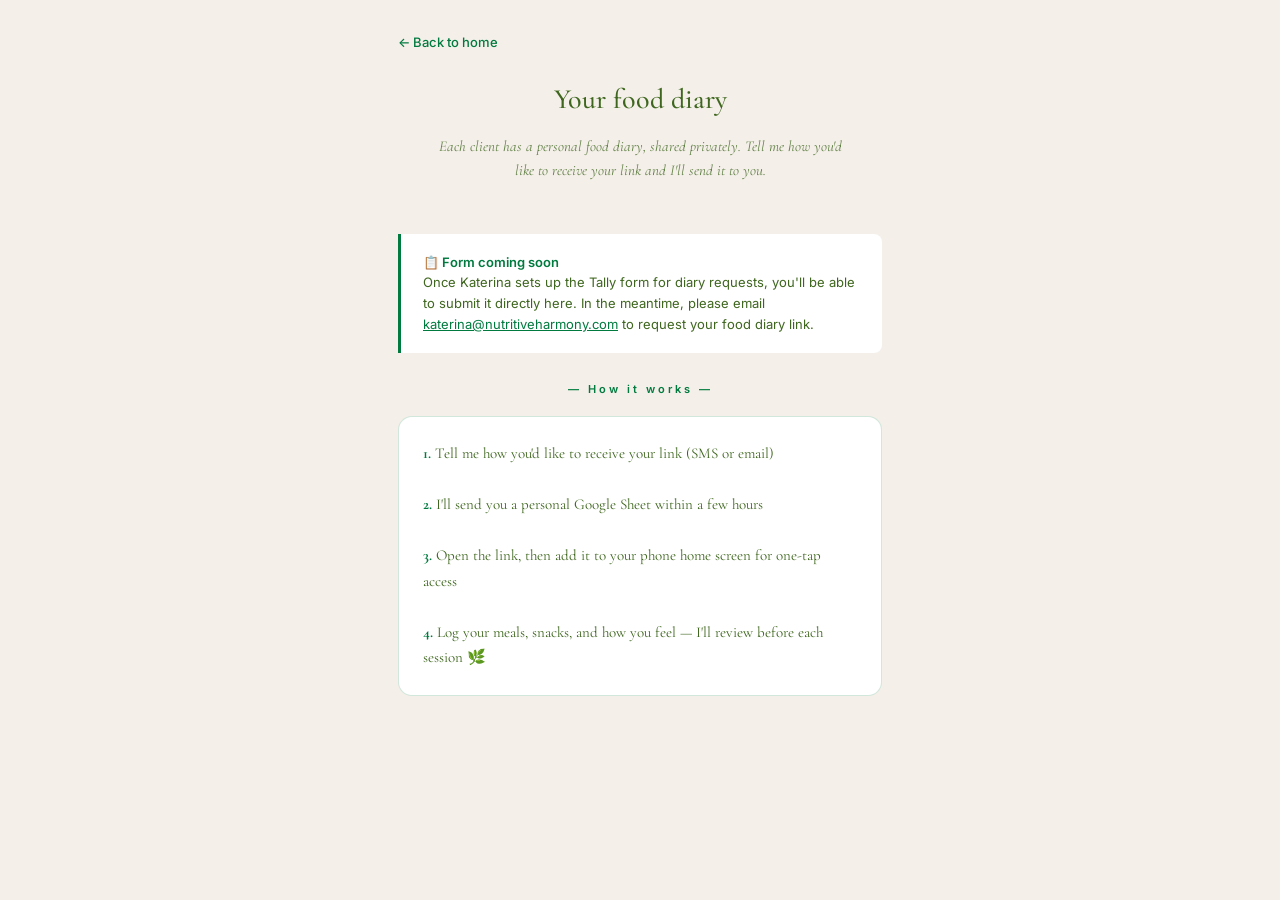
==== diary.html @ 4c719f56 "Add files via upload" ====
<!DOCTYPE html>
<html lang="en">
<head>
  <meta charset="UTF-8">
  <meta name="viewport" content="width=device-width, initial-scale=1.0, maximum-scale=5.0">
  <meta name="theme-color" content="#007A3F">
  <title>Food diary — Nutritive Harmony</title>
  
  <link rel="manifest" href="manifest.json">
  <link rel="apple-touch-icon" href="icons/icon-192.png">
  <meta name="apple-mobile-web-app-capable" content="yes">
  <meta name="apple-mobile-web-app-title" content="Nutritive Harmony">
  <link rel="icon" type="image/png" href="icons/icon-192.png">

  <link rel="preconnect" href="https://fonts.googleapis.com">
  <link rel="preconnect" href="https://fonts.gstatic.com" crossorigin>
  <link href="https://fonts.googleapis.com/css2?family=Archivo+Black&family=Cormorant+Garamond:ital,wght@0,400;0,500;0,600;1,400&family=Inter:wght@400;500;600;700&display=swap" rel="stylesheet">
  
  <link rel="stylesheet" href="styles.css">
</head>
<body>

  <main class="page-container">

    <a href="index.html" class="back-link">
      ← Back to home
    </a>

    <header class="page-header">
      <h1 class="page-title">Your food diary</h1>
      <p class="page-subtitle">
        Each client has a personal food diary, shared privately. Tell me how you'd like to receive your link and I'll send it to you.
      </p>
    </header>

    <!-- ============================ -->
    <!-- TALLY FORM EMBED -->
    <!-- ============================
         INSTRUCTIONS to enable this form:
         1. Go to https://tally.so and sign up (free)
         2. Create a new form with these fields:
            - Your name (short text, required)
            - Preferred contact (multiple choice: SMS / Email)
            - Phone number (short text, conditional on SMS choice)
            - Email address (email, conditional on Email choice)
         3. In Tally, go to Settings → Notifications → add 
            katerina@nutritiveharmony.com to receive submissions
         4. Click Share → Embed → copy the iframe URL
         5. Replace the src URL below with your real Tally URL
         ============================ -->
    
    <div class="form-iframe-wrap">
      <iframe 
        src="about:blank"
        title="Food diary request form"
        loading="lazy"
        id="tally-form">
      </iframe>
    </div>

    <!-- Placeholder shown until Tally is set up -->
    <div class="placeholder-notice" id="form-placeholder">
      <strong>📋 Form coming soon</strong><br>
      Once Katerina sets up the Tally form for diary requests, you'll be able to submit it directly here. In the meantime, please email <a href="mailto:katerina@nutritiveharmony.com" style="color: #007A3F;">katerina@nutritiveharmony.com</a> to request your food diary link.
    </div>

    <!-- ============================ -->
    <!-- HOW IT WORKS -->
    <!-- ============================ -->
    <div style="margin-top: 28px;">
      <p class="section-label">— How it works —</p>
      
      <div class="info-card">
        <p class="info-card-text">
          <strong style="color: #007A3F;">1.</strong> Tell me how you'd like to receive your link (SMS or email)<br><br>
          <strong style="color: #007A3F;">2.</strong> I'll send you a personal Google Sheet within a few hours<br><br>
          <strong style="color: #007A3F;">3.</strong> Open the link, then add it to your phone home screen for one-tap access<br><br>
          <strong style="color: #007A3F;">4.</strong> Log your meals, snacks, and how you feel — I'll review before each session 🌿
        </p>
      </div>
    </div>

  </main>

  <script>
    // Show/hide form vs placeholder based on whether Tally URL is set
    const tallyForm = document.getElementById('tally-form');
    const placeholder = document.getElementById('form-placeholder');
    const formWrap = document.querySelector('.form-iframe-wrap');
    
    if (tallyForm.src === 'about:blank' || tallyForm.src === window.location.href + 'about:blank') {
      formWrap.style.display = 'none';
    } else {
      placeholder.style.display = 'none';
    }
    
    // Register service worker
    if ('serviceWorker' in navigator) {
      navigator.serviceWorker.register('service-worker.js').catch(err => console.log(err));
    }
  </script>

</body>
</html>
---- styles.css ----
/* ============================================
   NUTRITIVE HARMONY — Stylesheet
   Brand colors:
     #F4EFE9 — cream background
     #007A3F — leaf green (primary accent)
     #3E661E — wordmark olive (text)
   ============================================ */

* {
  box-sizing: border-box;
  margin: 0;
  padding: 0;
}

html {
  -webkit-text-size-adjust: 100%;
  -webkit-tap-highlight-color: transparent;
}

body {
  font-family: 'Inter', -apple-system, BlinkMacSystemFont, 'Segoe UI', sans-serif;
  background: #F4EFE9;
  color: #3E661E;
  line-height: 1.6;
  min-height: 100vh;
  -webkit-font-smoothing: antialiased;
  -moz-osx-font-smoothing: grayscale;
}

/* ============================================
   APP CONTAINER
   ============================================ */
.app-container {
  max-width: 540px;
  margin: 0 auto;
  min-height: 100vh;
  display: flex;
  flex-direction: column;
}

/* ============================================
   BRAND HEADER
   ============================================ */
.brand-header {
  text-align: center;
  padding: 40px 24px 20px;
}

.brand-logo,
.brand-logo-fallback {
  display: inline-block;
  height: 56px;
  width: auto;
  margin-bottom: 14px;
}

.brand-name {
  font-family: 'Archivo Black', 'Arial Black', Impact, sans-serif;
  color: #3E661E;
  font-size: 18px;
  letter-spacing: 2.5px;
  font-weight: normal;
  margin: 0;
}

/* ============================================
   WELCOME SECTION
   ============================================ */
.welcome-section {
  text-align: center;
  padding: 24px 28px 36px;
}

.welcome-title {
  font-family: 'Cormorant Garamond', Georgia, serif;
  font-size: 28px;
  color: #3E661E;
  margin-bottom: 18px;
  font-weight: 500;
  line-height: 1.3;
}

.welcome-text {
  font-family: 'Cormorant Garamond', Georgia, serif;
  font-size: 16px;
  color: #3E661E;
  opacity: 0.85;
  line-height: 1.7;
  max-width: 460px;
  margin: 0 auto;
}

.welcome-text em {
  font-style: italic;
}

/* ============================================
   SECTION LABELS (the small italic labels)
   ============================================ */
.section-label {
  font-family: 'Inter', sans-serif;
  font-size: 11px;
  letter-spacing: 3px;
  color: #007A3F;
  text-align: center;
  margin-bottom: 18px;
  font-weight: 600;
}

/* ============================================
   SOCIAL SECTION (Instagram + Facebook)
   ============================================ */
.social-section {
  background: #ffffff;
  padding: 32px 28px;
}

.social-grid {
  display: grid;
  grid-template-columns: 1fr 1fr;
  gap: 12px;
  max-width: 420px;
  margin: 0 auto;
}

.social-card {
  background: #F4EFE9;
  padding: 18px 14px;
  border-radius: 10px;
  text-align: center;
  text-decoration: none;
  border: 1px solid rgba(0, 122, 63, 0.18);
  display: flex;
  flex-direction: column;
  align-items: center;
  gap: 6px;
  transition: transform 0.15s ease, border-color 0.15s ease;
}

.social-card:hover,
.social-card:active {
  transform: translateY(-2px);
  border-color: rgba(0, 122, 63, 0.4);
}

.social-icon {
  width: 22px;
  height: 22px;
  color: #007A3F;
  margin-bottom: 4px;
}

.social-label {
  font-family: 'Inter', sans-serif;
  font-size: 11px;
  color: #007A3F;
  letter-spacing: 1.5px;
  font-weight: 700;
}

.social-handle {
  font-family: 'Cormorant Garamond', Georgia, serif;
  font-size: 12px;
  color: #3E661E;
  opacity: 0.85;
}

/* ============================================
   TOOLS SECTION (Book / Diary / Intake)
   ============================================ */
.tools-section {
  padding: 40px 28px;
}

.tools-stack {
  display: flex;
  flex-direction: column;
  gap: 14px;
  max-width: 460px;
  margin: 0 auto;
}

.tool-card {
  background: #ffffff;
  padding: 22px;
  border-radius: 14px;
  display: flex;
  align-items: center;
  gap: 16px;
  text-decoration: none;
  border: 1px solid rgba(0, 122, 63, 0.2);
  transition: transform 0.15s ease, box-shadow 0.15s ease;
  color: #3E661E;
}

.tool-card:hover,
.tool-card:active {
  transform: translateY(-2px);
  box-shadow: 0 4px 12px rgba(0, 122, 63, 0.08);
}

.tool-card-primary {
  background: #007A3F;
  border-color: #007A3F;
  color: #F4EFE9;
}

.tool-icon-wrap {
  width: 46px;
  height: 46px;
  background: rgba(0, 122, 63, 0.08);
  border-radius: 50%;
  display: flex;
  align-items: center;
  justify-content: center;
  flex-shrink: 0;
}

.tool-card-primary .tool-icon-wrap {
  background: rgba(244, 239, 233, 0.15);
}

.tool-icon {
  width: 22px;
  height: 22px;
  color: #007A3F;
}

.tool-card-primary .tool-icon {
  color: #F4EFE9;
}

.tool-text {
  flex: 1;
  display: flex;
  flex-direction: column;
  gap: 4px;
}

.tool-title {
  font-family: 'Inter', sans-serif;
  font-size: 15px;
  font-weight: 600;
  letter-spacing: 0.3px;
}

.tool-subtitle {
  font-family: 'Cormorant Garamond', Georgia, serif;
  font-size: 13px;
  font-style: italic;
  opacity: 0.8;
}

.tool-card-primary .tool-subtitle {
  opacity: 0.9;
}

.tool-arrow {
  width: 18px;
  height: 18px;
  color: #007A3F;
  flex-shrink: 0;
}

.tool-card-primary .tool-arrow {
  color: #F4EFE9;
}

/* ============================================
   FOOTER
   ============================================ */
.app-footer {
  margin-top: auto;
  padding: 28px 28px 36px;
  text-align: center;
  border-top: 1px solid rgba(62, 102, 30, 0.12);
  background: #F4EFE9;
}

.footer-email {
  font-family: 'Cormorant Garamond', Georgia, serif;
  font-size: 14px;
  color: #3E661E;
  opacity: 0.85;
  text-decoration: none;
  border-bottom: 1px solid rgba(62, 102, 30, 0.2);
  padding-bottom: 1px;
}

.footer-email:hover {
  opacity: 1;
  border-bottom-color: rgba(62, 102, 30, 0.5);
}

.footer-copyright {
  font-family: 'Cormorant Garamond', Georgia, serif;
  font-size: 12px;
  color: #3E661E;
  opacity: 0.55;
  margin-top: 8px;
}

/* ============================================
   SHARED STYLES FOR SUB-PAGES (diary.html, intake.html)
   ============================================ */
.page-container {
  max-width: 540px;
  margin: 0 auto;
  padding: 32px 28px 60px;
  min-height: 100vh;
  display: flex;
  flex-direction: column;
}

.back-link {
  font-family: 'Inter', sans-serif;
  font-size: 13px;
  color: #007A3F;
  text-decoration: none;
  display: inline-flex;
  align-items: center;
  gap: 6px;
  margin-bottom: 24px;
  font-weight: 500;
}

.back-link:hover {
  text-decoration: underline;
}

.page-header {
  text-align: center;
  margin-bottom: 28px;
}

.page-title {
  font-family: 'Cormorant Garamond', Georgia, serif;
  font-size: 28px;
  color: #3E661E;
  margin-bottom: 12px;
  font-weight: 500;
}

.page-subtitle {
  font-family: 'Cormorant Garamond', Georgia, serif;
  font-size: 15px;
  color: #3E661E;
  opacity: 0.8;
  font-style: italic;
  line-height: 1.6;
  max-width: 420px;
  margin: 0 auto;
}

.info-card {
  background: #ffffff;
  border-radius: 14px;
  padding: 24px;
  border: 1px solid rgba(0, 122, 63, 0.18);
  margin-bottom: 18px;
}

.info-card-text {
  font-family: 'Cormorant Garamond', Georgia, serif;
  font-size: 15px;
  color: #3E661E;
  line-height: 1.7;
}

.form-iframe-wrap {
  background: #ffffff;
  border-radius: 14px;
  border: 1px solid rgba(0, 122, 63, 0.18);
  overflow: hidden;
  margin-top: 8px;
}

.form-iframe-wrap iframe {
  width: 100%;
  border: none;
  display: block;
  min-height: 480px;
}

.placeholder-notice {
  background: #ffffff;
  border-left: 3px solid #007A3F;
  padding: 18px 22px;
  border-radius: 0 8px 8px 0;
  font-family: 'Inter', sans-serif;
  font-size: 13px;
  color: #3E661E;
  line-height: 1.6;
  margin-top: 24px;
}

.placeholder-notice strong {
  font-weight: 600;
  color: #007A3F;
}

/* ============================================
   RESPONSIVE — phone optimization
   ============================================ */
@media (max-width: 480px) {
  .brand-header {
    padding: 32px 20px 16px;
  }
  
  .brand-logo,
  .brand-logo-fallback {
    height: 48px;
  }
  
  .brand-name {
    font-size: 16px;
    letter-spacing: 2px;
  }
  
  .welcome-title {
    font-size: 24px;
  }
  
  .welcome-text {
    font-size: 15px;
  }
  
  .social-section {
    padding: 24px 20px;
  }
  
  .tools-section {
    padding: 32px 20px;
  }
  
  .tool-card {
    padding: 18px;
  }
  
  .page-container {
    padding: 24px 20px 50px;
  }
}

/* ============================================
   PWA — Standalone (installed) view tweaks
   ============================================ */
@media (display-mode: standalone) {
  .app-container {
    padding-top: env(safe-area-inset-top);
  }
}
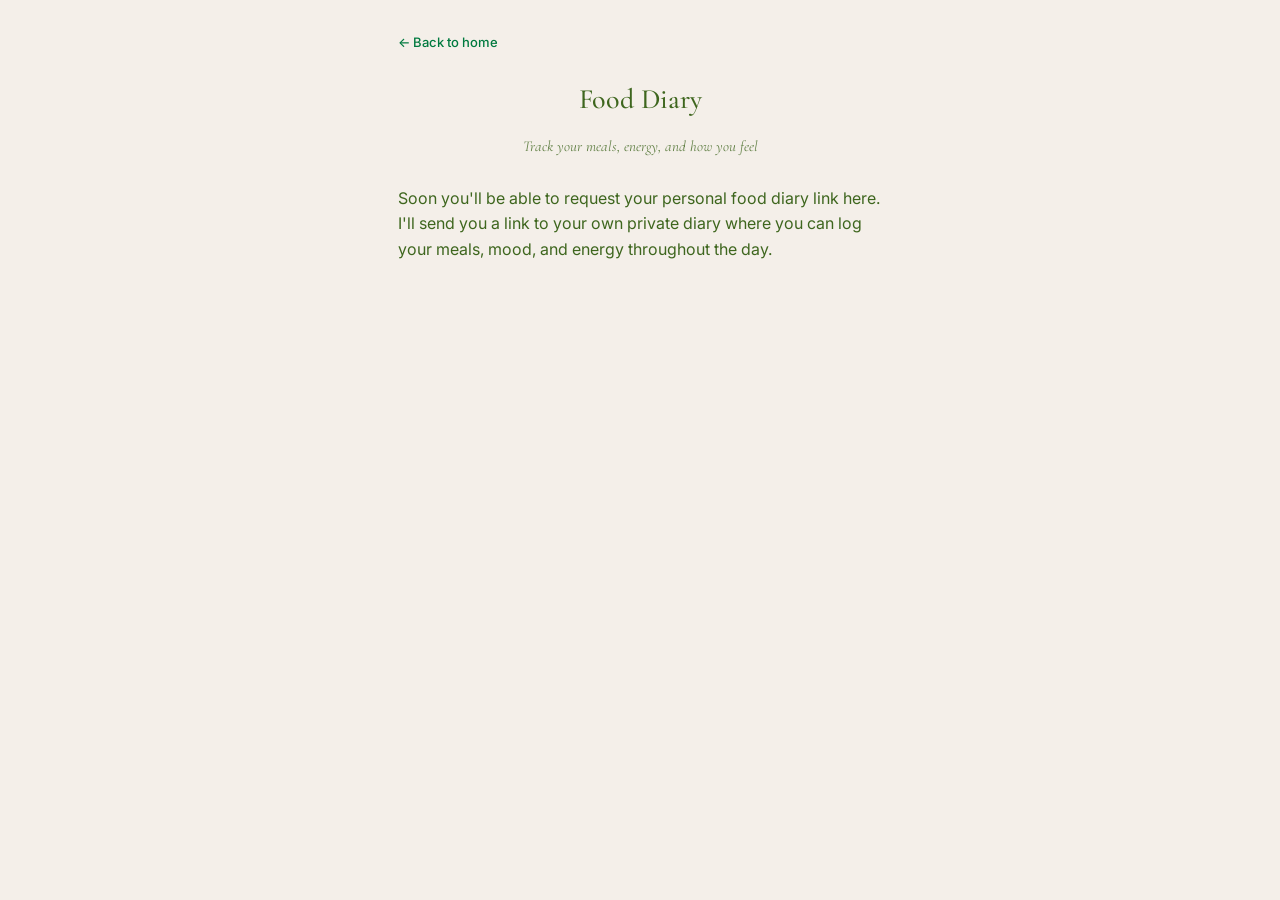
==== commit 91d86267: "Update diary.html" ====
--- a/diary.html
+++ b/diary.html
@@ -4,14 +4,26 @@
   <meta charset="UTF-8">
   <meta name="viewport" content="width=device-width, initial-scale=1.0, maximum-scale=5.0">
   <meta name="theme-color" content="#007A3F">
+  
   <title>Food diary — Nutritive Harmony</title>
-  
+ 
+  <!-- PWA manifest -->
   <link rel="manifest" href="manifest.json">
-  <link rel="apple-touch-icon" href="icons/icon-192.png">
   <meta name="apple-mobile-web-app-capable" content="yes">
   <meta name="apple-mobile-web-app-title" content="Nutritive Harmony">
-  <link rel="icon" type="image/png" href="icons/icon-192.png">
-
+ 
+  <!-- Favicons (browser tabs, all sizes) -->
+  <link rel="icon" type="image/x-icon" href="favicons/favicon.ico">
+  <link rel="icon" type="image/png" sizes="16x16" href="favicons/favicon-16x16.png">
+  <link rel="icon" type="image/png" sizes="32x32" href="favicons/favicon-32x32.png">
+  <link rel="icon" type="image/png" sizes="48x48" href="favicons/favicon-48x48.png">
+  <link rel="icon" type="image/png" sizes="192x192" href="favicons/favicon-192x192.png">
+  <link rel="icon" type="image/png" sizes="512x512" href="favicons/favicon-512x512.png">
+ 
+  <!-- Apple Touch icons (iOS home screen) -->
+  <link rel="apple-touch-icon" sizes="180x180" href="favicons/apple-touch-icon.png">
+ 
+  <!-- Google Fonts -->
   <link rel="preconnect" href="https://fonts.googleapis.com">
   <link rel="preconnect" href="https://fonts.gstatic.com" crossorigin>
   <link href="https://fonts.googleapis.com/css2?family=Archivo+Black&family=Cormorant+Garamond:ital,wght@0,400;0,500;0,600;1,400&family=Inter:wght@400;500;600;700&display=swap" rel="stylesheet">
@@ -19,86 +31,30 @@
   <link rel="stylesheet" href="styles.css">
 </head>
 <body>
-
+ 
   <main class="page-container">
-
-    <a href="index.html" class="back-link">
-      ← Back to home
-    </a>
-
+    
+    <a href="index.html" class="back-link">← Back to home</a>
+ 
     <header class="page-header">
-      <h1 class="page-title">Your food diary</h1>
-      <p class="page-subtitle">
-        Each client has a personal food diary, shared privately. Tell me how you'd like to receive your link and I'll send it to you.
+      <h1 class="page-title">Food Diary</h1>
+      <p class="page-subtitle">Track your meals, energy, and how you feel</p>
+    </header>
+ 
+    <section class="page-content">
+      <p class="placeholder-text">
+        Soon you'll be able to request your personal food diary link here.
       </p>
-    </header>
-
-    <!-- ============================ -->
-    <!-- TALLY FORM EMBED -->
-    <!-- ============================
-         INSTRUCTIONS to enable this form:
-         1. Go to https://tally.so and sign up (free)
-         2. Create a new form with these fields:
-            - Your name (short text, required)
-            - Preferred contact (multiple choice: SMS / Email)
-            - Phone number (short text, conditional on SMS choice)
-            - Email address (email, conditional on Email choice)
-         3. In Tally, go to Settings → Notifications → add 
-            katerina@nutritiveharmony.com to receive submissions
-         4. Click Share → Embed → copy the iframe URL
-         5. Replace the src URL below with your real Tally URL
-         ============================ -->
-    
-    <div class="form-iframe-wrap">
-      <iframe 
-        src="about:blank"
-        title="Food diary request form"
-        loading="lazy"
-        id="tally-form">
-      </iframe>
-    </div>
-
-    <!-- Placeholder shown until Tally is set up -->
-    <div class="placeholder-notice" id="form-placeholder">
-      <strong>📋 Form coming soon</strong><br>
-      Once Katerina sets up the Tally form for diary requests, you'll be able to submit it directly here. In the meantime, please email <a href="mailto:katerina@nutritiveharmony.com" style="color: #007A3F;">katerina@nutritiveharmony.com</a> to request your food diary link.
-    </div>
-
-    <!-- ============================ -->
-    <!-- HOW IT WORKS -->
-    <!-- ============================ -->
-    <div style="margin-top: 28px;">
-      <p class="section-label">— How it works —</p>
-      
-      <div class="info-card">
-        <p class="info-card-text">
-          <strong style="color: #007A3F;">1.</strong> Tell me how you'd like to receive your link (SMS or email)<br><br>
-          <strong style="color: #007A3F;">2.</strong> I'll send you a personal Google Sheet within a few hours<br><br>
-          <strong style="color: #007A3F;">3.</strong> Open the link, then add it to your phone home screen for one-tap access<br><br>
-          <strong style="color: #007A3F;">4.</strong> Log your meals, snacks, and how you feel — I'll review before each session 🌿
-        </p>
-      </div>
-    </div>
-
+      <p class="placeholder-text">
+        I'll send you a link to your own private diary where you can log your meals, mood, and energy throughout the day.
+      </p>
+      <!-- 
+        TODO: Embed Tally form here for food diary requests 
+        Replace this placeholder with: <iframe src="..." ...></iframe>
+      -->
+    </section>
+ 
   </main>
-
-  <script>
-    // Show/hide form vs placeholder based on whether Tally URL is set
-    const tallyForm = document.getElementById('tally-form');
-    const placeholder = document.getElementById('form-placeholder');
-    const formWrap = document.querySelector('.form-iframe-wrap');
-    
-    if (tallyForm.src === 'about:blank' || tallyForm.src === window.location.href + 'about:blank') {
-      formWrap.style.display = 'none';
-    } else {
-      placeholder.style.display = 'none';
-    }
-    
-    // Register service worker
-    if ('serviceWorker' in navigator) {
-      navigator.serviceWorker.register('service-worker.js').catch(err => console.log(err));
-    }
-  </script>
-
+ 
 </body>
 </html>
--- a/styles.css
+++ b/styles.css
@@ -5,18 +5,20 @@
      #007A3F — leaf green (primary accent)
      #3E661E — wordmark olive (text)
    ============================================ */
-
+ 
 * {
   box-sizing: border-box;
   margin: 0;
   padding: 0;
 }
-
+ 
 html {
+   background: #F4EFE9;
+   overscroll-behavior: none;
   -webkit-text-size-adjust: 100%;
   -webkit-tap-highlight-color: transparent;
 }
-
+ 
 body {
   font-family: 'Inter', -apple-system, BlinkMacSystemFont, 'Segoe UI', sans-serif;
   background: #F4EFE9;
@@ -26,9 +28,9 @@
   -webkit-font-smoothing: antialiased;
   -moz-osx-font-smoothing: grayscale;
 }
-
-/* ============================================
-   APP CONTAINER
+ 
+/* ============================================
+   APP CONTAINER — sticky layout
    ============================================ */
 .app-container {
   max-width: 540px;
@@ -37,23 +39,28 @@
   display: flex;
   flex-direction: column;
 }
-
-/* ============================================
-   BRAND HEADER
+ 
+/* ============================================
+   BRAND HEADER — sticky to top
    ============================================ */
 .brand-header {
   text-align: center;
-  padding: 40px 24px 20px;
-}
-
+  padding: 20px 24px 0;
+  position: sticky;
+  top: 0;
+  background: #F4EFE9;
+  z-index: 10;
+}
+ 
 .brand-logo,
 .brand-logo-fallback {
   display: inline-block;
-  height: 56px;
-  width: auto;
-  margin-bottom: 14px;
-}
-
+  height: auto;
+  width: 100%;
+  max-width: 250px;
+  margin-bottom: 0;
+}
+ 
 .brand-name {
   font-family: 'Archivo Black', 'Arial Black', Impact, sans-serif;
   color: #3E661E;
@@ -61,39 +68,9 @@
   letter-spacing: 2.5px;
   font-weight: normal;
   margin: 0;
-}
-
-/* ============================================
-   WELCOME SECTION
-   ============================================ */
-.welcome-section {
-  text-align: center;
-  padding: 24px 28px 36px;
-}
-
-.welcome-title {
-  font-family: 'Cormorant Garamond', Georgia, serif;
-  font-size: 28px;
-  color: #3E661E;
-  margin-bottom: 18px;
-  font-weight: 500;
-  line-height: 1.3;
-}
-
-.welcome-text {
-  font-family: 'Cormorant Garamond', Georgia, serif;
-  font-size: 16px;
-  color: #3E661E;
-  opacity: 0.85;
-  line-height: 1.7;
-  max-width: 460px;
-  margin: 0 auto;
-}
-
-.welcome-text em {
-  font-style: italic;
-}
-
+  display: none;
+}
+ 
 /* ============================================
    SECTION LABELS (the small italic labels)
    ============================================ */
@@ -103,75 +80,19 @@
   letter-spacing: 3px;
   color: #007A3F;
   text-align: center;
-  margin-bottom: 18px;
+  margin-bottom: 12px;
   font-weight: 600;
 }
-
-/* ============================================
-   SOCIAL SECTION (Instagram + Facebook)
-   ============================================ */
-.social-section {
-  background: #ffffff;
+ 
+/* ============================================
+   TOOLS SECTION (Book / Diary / Intake)
+   This is the scrollable middle area.
+   ============================================ */
+.tools-section {
   padding: 32px 28px;
-}
-
-.social-grid {
-  display: grid;
-  grid-template-columns: 1fr 1fr;
-  gap: 12px;
-  max-width: 420px;
-  margin: 0 auto;
-}
-
-.social-card {
-  background: #F4EFE9;
-  padding: 18px 14px;
-  border-radius: 10px;
-  text-align: center;
-  text-decoration: none;
-  border: 1px solid rgba(0, 122, 63, 0.18);
-  display: flex;
-  flex-direction: column;
-  align-items: center;
-  gap: 6px;
-  transition: transform 0.15s ease, border-color 0.15s ease;
-}
-
-.social-card:hover,
-.social-card:active {
-  transform: translateY(-2px);
-  border-color: rgba(0, 122, 63, 0.4);
-}
-
-.social-icon {
-  width: 22px;
-  height: 22px;
-  color: #007A3F;
-  margin-bottom: 4px;
-}
-
-.social-label {
-  font-family: 'Inter', sans-serif;
-  font-size: 11px;
-  color: #007A3F;
-  letter-spacing: 1.5px;
-  font-weight: 700;
-}
-
-.social-handle {
-  font-family: 'Cormorant Garamond', Georgia, serif;
-  font-size: 12px;
-  color: #3E661E;
-  opacity: 0.85;
-}
-
-/* ============================================
-   TOOLS SECTION (Book / Diary / Intake)
-   ============================================ */
-.tools-section {
-  padding: 40px 28px;
-}
-
+  flex: 1;
+}
+ 
 .tools-stack {
   display: flex;
   flex-direction: column;
@@ -179,7 +100,7 @@
   max-width: 460px;
   margin: 0 auto;
 }
-
+ 
 .tool-card {
   background: #ffffff;
   padding: 22px;
@@ -192,19 +113,19 @@
   transition: transform 0.15s ease, box-shadow 0.15s ease;
   color: #3E661E;
 }
-
+ 
 .tool-card:hover,
 .tool-card:active {
   transform: translateY(-2px);
   box-shadow: 0 4px 12px rgba(0, 122, 63, 0.08);
 }
-
+ 
 .tool-card-primary {
   background: #007A3F;
   border-color: #007A3F;
   color: #F4EFE9;
 }
-
+ 
 .tool-icon-wrap {
   width: 46px;
   height: 46px;
@@ -215,68 +136,136 @@
   justify-content: center;
   flex-shrink: 0;
 }
-
+ 
 .tool-card-primary .tool-icon-wrap {
   background: rgba(244, 239, 233, 0.15);
 }
-
+ 
 .tool-icon {
   width: 22px;
   height: 22px;
   color: #007A3F;
 }
-
+ 
 .tool-card-primary .tool-icon {
   color: #F4EFE9;
 }
-
+ 
 .tool-text {
   flex: 1;
   display: flex;
   flex-direction: column;
   gap: 4px;
 }
-
+ 
 .tool-title {
   font-family: 'Inter', sans-serif;
   font-size: 15px;
   font-weight: 600;
   letter-spacing: 0.3px;
 }
-
+ 
 .tool-subtitle {
   font-family: 'Cormorant Garamond', Georgia, serif;
   font-size: 13px;
   font-style: italic;
   opacity: 0.8;
 }
-
+ 
 .tool-card-primary .tool-subtitle {
   opacity: 0.9;
 }
-
+ 
 .tool-arrow {
   width: 18px;
   height: 18px;
   color: #007A3F;
   flex-shrink: 0;
 }
-
+ 
 .tool-card-primary .tool-arrow {
   color: #F4EFE9;
 }
 
 /* ============================================
+   STICKY BOTTOM (wraps social + footer)
+   ============================================ */
+.sticky-bottom {
+  position: sticky;
+  bottom: 0;
+  z-index: 10;
+  margin-top: auto;
+  background: #ffffff;
+}
+/* ============================================
+   SOCIAL SECTION (IG + Facebook) — sticky to bottom
+   ============================================ */
+.social-section {
+  background: #ffffff;
+  padding: 16px 24px;
+}
+ 
+.social-grid {
+  display: grid;
+  grid-template-columns: 1fr 1fr;
+  gap: 10px;
+  max-width: 420px;
+  margin: 0 auto;
+}
+ 
+.social-card {
+  background: #F4EFE9;
+  padding: 10px 10px;
+  border-radius: 8px;
+  text-align: center;
+  text-decoration: none;
+  border: 1px solid rgba(0, 122, 63, 0.18);
+  display: flex;
+  flex-direction: column;
+  align-items: center;
+  gap: 4px;
+  transition: transform 0.15s ease, border-color 0.15s ease;
+}
+ 
+.social-card:hover,
+.social-card:active {
+  transform: translateY(-2px);
+  border-color: rgba(0, 122, 63, 0.4);
+}
+ 
+.social-icon {
+  width: 18px;
+  height: 18px;
+  color: #007A3F;
+  margin-bottom: 2px;
+}
+ 
+.social-label {
+  font-family: 'Inter', sans-serif;
+  font-size: 11px;
+  color: #007A3F;
+  letter-spacing: 1.5px;
+  font-weight: 700;
+}
+ 
+.social-handle {
+  font-family: 'Cormorant Garamond', Georgia, serif;
+  font-size: 12px;
+  color: #3E661E;
+  opacity: 0.85;
+}
+ 
+/* ============================================
    FOOTER
    ============================================ */
 .app-footer {
-  margin-top: auto;
-  padding: 28px 28px 36px;
+  padding: 8px 28px 4px;
   text-align: center;
   border-top: 1px solid rgba(62, 102, 30, 0.12);
   background: #F4EFE9;
-}
-
+   padding-bottom: max(4px, env(safe-area-inset-bottom));
+}
+ 
 .footer-email {
   font-family: 'Cormorant Garamond', Georgia, serif;
   font-size: 14px;
@@ -286,20 +275,20 @@
   border-bottom: 1px solid rgba(62, 102, 30, 0.2);
   padding-bottom: 1px;
 }
-
+ 
 .footer-email:hover {
   opacity: 1;
   border-bottom-color: rgba(62, 102, 30, 0.5);
 }
-
+ 
 .footer-copyright {
   font-family: 'Cormorant Garamond', Georgia, serif;
   font-size: 12px;
   color: #3E661E;
   opacity: 0.55;
-  margin-top: 8px;
-}
-
+  margin-top: 2px;
+}
+ 
 /* ============================================
    SHARED STYLES FOR SUB-PAGES (diary.html, intake.html)
    ============================================ */
@@ -311,7 +300,7 @@
   display: flex;
   flex-direction: column;
 }
-
+ 
 .back-link {
   font-family: 'Inter', sans-serif;
   font-size: 13px;
@@ -323,16 +312,16 @@
   margin-bottom: 24px;
   font-weight: 500;
 }
-
+ 
 .back-link:hover {
   text-decoration: underline;
 }
-
+ 
 .page-header {
   text-align: center;
   margin-bottom: 28px;
 }
-
+ 
 .page-title {
   font-family: 'Cormorant Garamond', Georgia, serif;
   font-size: 28px;
@@ -340,7 +329,7 @@
   margin-bottom: 12px;
   font-weight: 500;
 }
-
+ 
 .page-subtitle {
   font-family: 'Cormorant Garamond', Georgia, serif;
   font-size: 15px;
@@ -351,7 +340,7 @@
   max-width: 420px;
   margin: 0 auto;
 }
-
+ 
 .info-card {
   background: #ffffff;
   border-radius: 14px;
@@ -359,14 +348,14 @@
   border: 1px solid rgba(0, 122, 63, 0.18);
   margin-bottom: 18px;
 }
-
+ 
 .info-card-text {
   font-family: 'Cormorant Garamond', Georgia, serif;
   font-size: 15px;
   color: #3E661E;
   line-height: 1.7;
 }
-
+ 
 .form-iframe-wrap {
   background: #ffffff;
   border-radius: 14px;
@@ -374,14 +363,14 @@
   overflow: hidden;
   margin-top: 8px;
 }
-
+ 
 .form-iframe-wrap iframe {
   width: 100%;
   border: none;
   display: block;
   min-height: 480px;
 }
-
+ 
 .placeholder-notice {
   background: #ffffff;
   border-left: 3px solid #007A3F;
@@ -393,23 +382,23 @@
   line-height: 1.6;
   margin-top: 24px;
 }
-
+ 
 .placeholder-notice strong {
   font-weight: 600;
   color: #007A3F;
 }
-
+ 
 /* ============================================
    RESPONSIVE — phone optimization
    ============================================ */
 @media (max-width: 480px) {
   .brand-header {
-    padding: 32px 20px 16px;
+    padding: 16px 20px 0;
   }
   
   .brand-logo,
   .brand-logo-fallback {
-    height: 48px;
+    max-width: 200px;
   }
   
   .brand-name {
@@ -417,20 +406,12 @@
     letter-spacing: 2px;
   }
   
-  .welcome-title {
-    font-size: 24px;
-  }
-  
-  .welcome-text {
-    font-size: 15px;
-  }
-  
   .social-section {
+    padding: 12px 20px;
+  }
+  
+  .tools-section {
     padding: 24px 20px;
-  }
-  
-  .tools-section {
-    padding: 32px 20px;
   }
   
   .tool-card {
@@ -441,7 +422,7 @@
     padding: 24px 20px 50px;
   }
 }
-
+ 
 /* ============================================
    PWA — Standalone (installed) view tweaks
    ============================================ */
@@ -450,3 +431,45 @@
     padding-top: env(safe-area-inset-top);
   }
 }
+.inline-icon {
+  display: inline-block;
+  width: 16px;
+  height: 16px;
+  vertical-align: -3px;
+  color: #007A3F;
+  margin: 0 2px;
+}
+/* ============================================
+   INSTALL AS APP HINT
+   ============================================ */
+.install-hint {
+  margin: 16px auto 0;
+  max-width: 460px;
+  padding: 14px 20px;
+  text-align: center;
+  background: rgba(0, 122, 63, 0.06);
+  border: 1px dashed rgba(0, 122, 63, 0.3);
+  border-radius: 12px;
+}
+
+.install-hint-title {
+  font-family: 'Inter', sans-serif;
+  font-size: 13px;
+  font-weight: 600;
+  color: #007A3F;
+  margin-bottom: 6px;
+  letter-spacing: 0.5px;
+}
+
+.install-hint-text {
+  font-family: 'Cormorant Garamond', Georgia, serif;
+  font-size: 14px;
+  color: #3E661E;
+  line-height: 1.5;
+  opacity: 0.9;
+}
+
+.install-hint-text strong {
+  font-weight: 600;
+  color: #007A3F;
+}
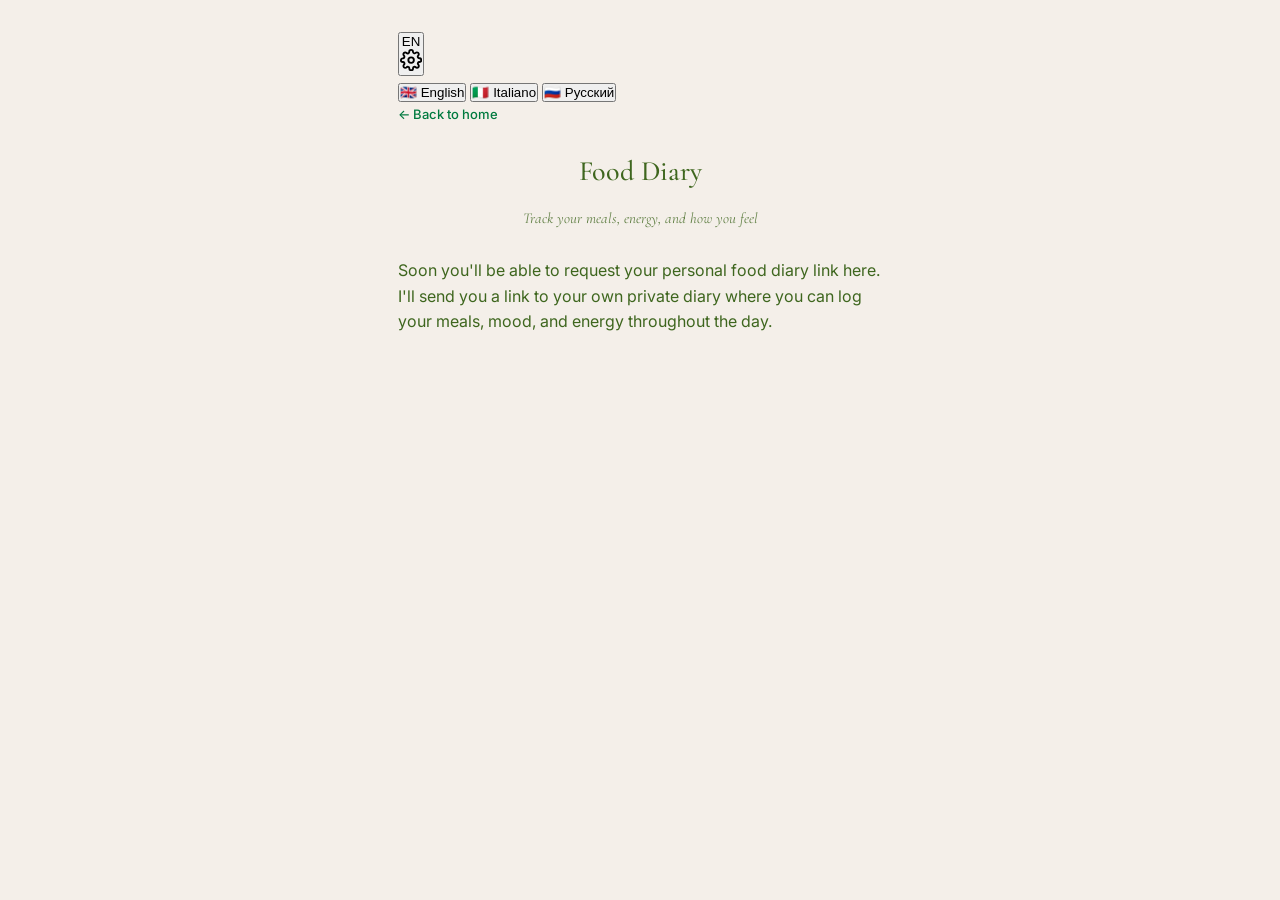
==== commit 66352e64: "Update diary.html add languages" ====
--- a/diary.html
+++ b/diary.html
@@ -6,24 +6,20 @@
   <meta name="theme-color" content="#007A3F">
   
   <title>Food diary — Nutritive Harmony</title>
- 
-  <!-- PWA manifest -->
+
   <link rel="manifest" href="manifest.json">
   <meta name="apple-mobile-web-app-capable" content="yes">
   <meta name="apple-mobile-web-app-title" content="Nutritive Harmony">
- 
-  <!-- Favicons (browser tabs, all sizes) -->
+
+  <!-- Favicons -->
   <link rel="icon" type="image/x-icon" href="favicons/favicon.ico">
   <link rel="icon" type="image/png" sizes="16x16" href="favicons/favicon-16x16.png">
   <link rel="icon" type="image/png" sizes="32x32" href="favicons/favicon-32x32.png">
   <link rel="icon" type="image/png" sizes="48x48" href="favicons/favicon-48x48.png">
   <link rel="icon" type="image/png" sizes="192x192" href="favicons/favicon-192x192.png">
   <link rel="icon" type="image/png" sizes="512x512" href="favicons/favicon-512x512.png">
- 
-  <!-- Apple Touch icons (iOS home screen) -->
   <link rel="apple-touch-icon" sizes="180x180" href="favicons/apple-touch-icon.png">
- 
-  <!-- Google Fonts -->
+
   <link rel="preconnect" href="https://fonts.googleapis.com">
   <link rel="preconnect" href="https://fonts.gstatic.com" crossorigin>
   <link href="https://fonts.googleapis.com/css2?family=Archivo+Black&family=Cormorant+Garamond:ital,wght@0,400;0,500;0,600;1,400&family=Inter:wght@400;500;600;700&display=swap" rel="stylesheet">
@@ -31,30 +27,44 @@
   <link rel="stylesheet" href="styles.css">
 </head>
 <body>
- 
+
   <main class="page-container">
     
-    <a href="index.html" class="back-link">← Back to home</a>
- 
+    <!-- LANGUAGE SWITCHER -->
+    <div class="lang-switcher" id="langSwitcher">
+      <button class="lang-switcher-btn" id="langSwitcherBtn" aria-label="Change language">
+        <span id="langLabel">EN</span>
+        <svg class="lang-cog" viewBox="0 0 24 24" fill="none" stroke="currentColor" stroke-width="2" stroke-linecap="round" stroke-linejoin="round">
+          <circle cx="12" cy="12" r="3"/>
+          <path d="M19.4 15a1.65 1.65 0 0 0 .33 1.82l.06.06a2 2 0 0 1 0 2.83 2 2 0 0 1-2.83 0l-.06-.06a1.65 1.65 0 0 0-1.82-.33 1.65 1.65 0 0 0-1 1.51V21a2 2 0 0 1-2 2 2 2 0 0 1-2-2v-.09A1.65 1.65 0 0 0 9 19.4a1.65 1.65 0 0 0-1.82.33l-.06.06a2 2 0 0 1-2.83 0 2 2 0 0 1 0-2.83l.06-.06a1.65 1.65 0 0 0 .33-1.82 1.65 1.65 0 0 0-1.51-1H3a2 2 0 0 1-2-2 2 2 0 0 1 2-2h.09A1.65 1.65 0 0 0 4.6 9a1.65 1.65 0 0 0-.33-1.82l-.06-.06a2 2 0 0 1 0-2.83 2 2 0 0 1 2.83 0l.06.06a1.65 1.65 0 0 0 1.82.33H9a1.65 1.65 0 0 0 1-1.51V3a2 2 0 0 1 2-2 2 2 0 0 1 2 2v.09a1.65 1.65 0 0 0 1 1.51 1.65 1.65 0 0 0 1.82-.33l.06-.06a2 2 0 0 1 2.83 0 2 2 0 0 1 0 2.83l-.06.06a1.65 1.65 0 0 0-.33 1.82V9a1.65 1.65 0 0 0 1.51 1H21a2 2 0 0 1 2 2 2 2 0 0 1-2 2h-.09a1.65 1.65 0 0 0-1.51 1z"/>
+        </svg>
+      </button>
+      <div class="lang-dropdown" id="langDropdown">
+        <button class="lang-option" data-lang="en"><span class="flag">🇬🇧</span> <span data-i18n="lang.english">English</span></button>
+        <button class="lang-option" data-lang="it"><span class="flag">🇮🇹</span> <span data-i18n="lang.italian">Italiano</span></button>
+        <button class="lang-option" data-lang="ru"><span class="flag">🇷🇺</span> <span data-i18n="lang.russian">Русский</span></button>
+      </div>
+    </div>
+
+    <a href="index.html" class="back-link" data-i18n="diary.back">← Back to home</a>
+
     <header class="page-header">
-      <h1 class="page-title">Food Diary</h1>
-      <p class="page-subtitle">Track your meals, energy, and how you feel</p>
+      <h1 class="page-title" data-i18n="diary.title">Food Diary</h1>
+      <p class="page-subtitle" data-i18n="diary.subtitle">Track your meals, energy, and how you feel</p>
     </header>
- 
+
     <section class="page-content">
-      <p class="placeholder-text">
+      <p class="placeholder-text" data-i18n="diary.placeholder1">
         Soon you'll be able to request your personal food diary link here.
       </p>
-      <p class="placeholder-text">
+      <p class="placeholder-text" data-i18n="diary.placeholder2">
         I'll send you a link to your own private diary where you can log your meals, mood, and energy throughout the day.
       </p>
-      <!-- 
-        TODO: Embed Tally form here for food diary requests 
-        Replace this placeholder with: <iframe src="..." ...></iframe>
-      -->
     </section>
- 
+
   </main>
- 
+
+  <script src="translations.js"></script>
+
 </body>
 </html>
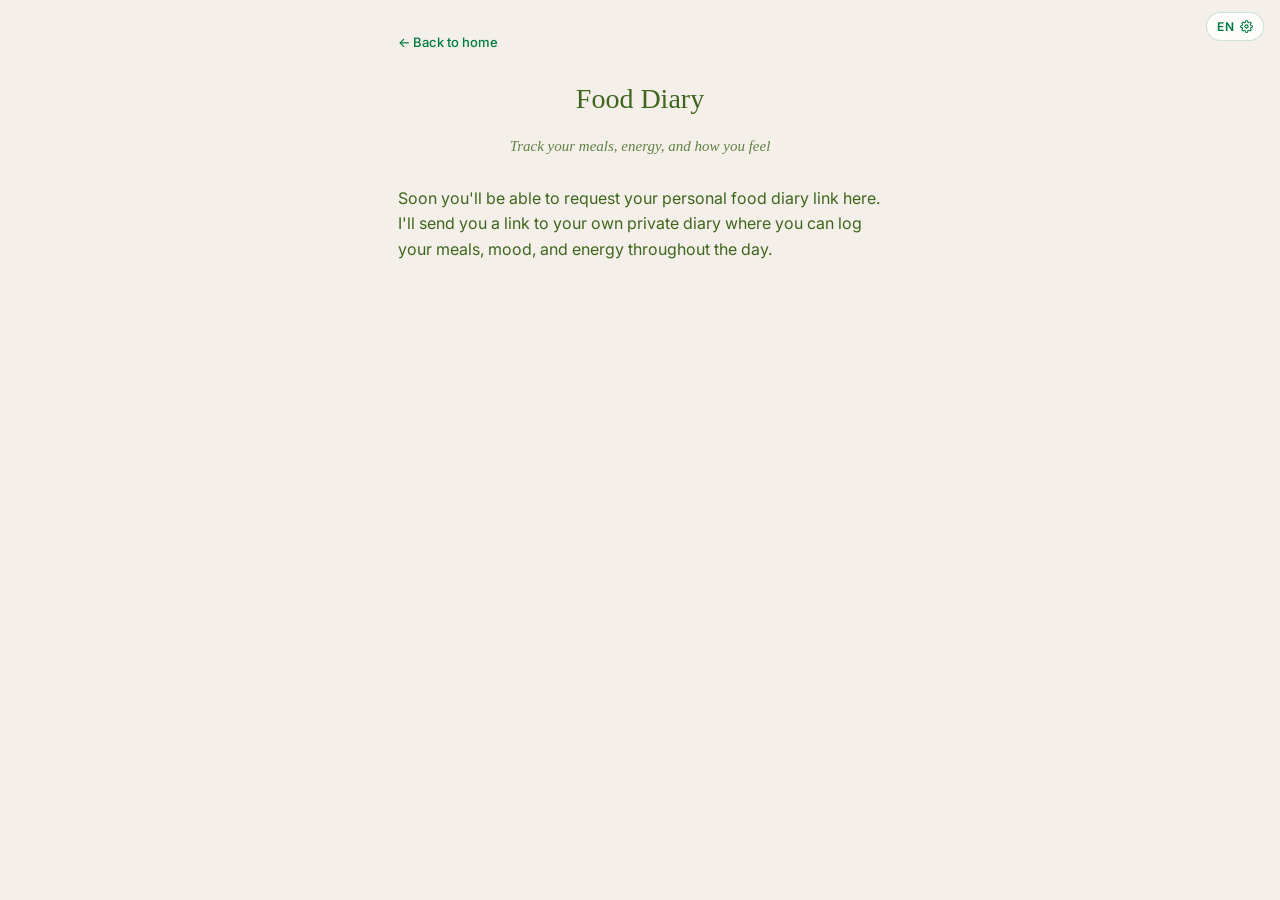
==== commit d528477c: "Update diary.html Switch font to Lora" ====
--- a/diary.html
+++ b/diary.html
@@ -22,7 +22,7 @@
 
   <link rel="preconnect" href="https://fonts.googleapis.com">
   <link rel="preconnect" href="https://fonts.gstatic.com" crossorigin>
-  <link href="https://fonts.googleapis.com/css2?family=Archivo+Black&family=Cormorant+Garamond:ital,wght@0,400;0,500;0,600;1,400&family=Inter:wght@400;500;600;700&display=swap" rel="stylesheet">
+  <link href="https://fonts.googleapis.com/css2?family=Archivo+Black&family=Lora:ital,wght@0,400;0,500;0,600;1,400&family=Inter:wght@400;500;600;700&display=swap" rel="stylesheet">
   
   <link rel="stylesheet" href="styles.css">
 </head>
--- a/styles.css
+++ b/styles.css
@@ -473,3 +473,494 @@
   font-weight: 600;
   color: #007A3F;
 }
+/* ============================================
+   LANGUAGE SWITCHER
+   ============================================ */
+.lang-switcher {
+  position: fixed;
+  top: 12px;
+  right: 16px;
+  z-index: 50;
+}
+
+.lang-switcher-btn {
+  display: inline-flex;
+  align-items: center;
+  gap: 6px;
+  padding: 6px 10px;
+  background: rgba(255, 255, 255, 0.85);
+  border: 1px solid rgba(0, 122, 63, 0.2);
+  border-radius: 20px;
+  cursor: pointer;
+  font-family: 'Inter', sans-serif;
+  font-size: 12px;
+  font-weight: 600;
+  color: #007A3F;
+  letter-spacing: 0.5px;
+  transition: all 0.2s ease;
+  backdrop-filter: blur(8px);
+  -webkit-backdrop-filter: blur(8px);
+}
+
+.lang-switcher-btn:hover {
+  background: rgba(255, 255, 255, 1);
+  border-color: rgba(0, 122, 63, 0.4);
+}
+
+.lang-switcher-btn:active {
+  transform: scale(0.97);
+}
+
+.lang-cog {
+  width: 13px;
+  height: 13px;
+  color: #007A3F;
+}
+
+.lang-dropdown {
+  position: absolute;
+  top: calc(100% + 6px);
+  right: 0;
+  min-width: 140px;
+  background: #ffffff;
+  border: 1px solid rgba(0, 122, 63, 0.15);
+  border-radius: 10px;
+  padding: 4px;
+  box-shadow: 0 4px 16px rgba(0, 0, 0, 0.08);
+  opacity: 0;
+  visibility: hidden;
+  transform: translateY(-4px);
+  transition: all 0.2s ease;
+}
+
+.lang-dropdown.open {
+  opacity: 1;
+  visibility: visible;
+  transform: translateY(0);
+}
+
+.lang-option {
+  display: flex;
+  align-items: center;
+  gap: 10px;
+  width: 100%;
+  padding: 8px 12px;
+  background: transparent;
+  border: none;
+  border-radius: 6px;
+  cursor: pointer;
+  font-family: 'Inter', sans-serif;
+  font-size: 14px;
+  color: #3E661E;
+  text-align: left;
+  transition: background 0.15s ease;
+}
+
+.lang-option:hover {
+  background: rgba(0, 122, 63, 0.08);
+}
+
+.lang-option.active {
+  background: rgba(0, 122, 63, 0.12);
+  color: #007A3F;
+  font-weight: 600;
+}
+
+.lang-option .flag {
+  font-size: 16px;
+  line-height: 1;
+}
+/* ============================================
+   NUTRITIVE HARMONY — INTAKE FORM STYLES
+   ============================================ */
+
+.intake-page {
+  max-width: 720px;
+  margin: 0 auto;
+  padding: 24px 20px 80px;
+}
+
+.intake-screen {
+  animation: fadeIn 0.3s ease;
+}
+
+@keyframes fadeIn {
+  from { opacity: 0; transform: translateY(8px); }
+  to { opacity: 1; transform: translateY(0); }
+}
+
+.welcome-card {
+  background: #ffffff;
+  border-radius: 16px;
+  padding: 28px 24px;
+  box-shadow: 0 2px 12px rgba(0, 0, 0, 0.04);
+  margin-top: 16px;
+}
+
+.welcome-card h2 {
+  font-family: 'Cormorant Garamond', Georgia, serif;
+  font-size: 28px;
+  font-weight: 600;
+  color: #3E661E;
+  margin-bottom: 16px;
+}
+
+.welcome-card p {
+  font-family: 'Cormorant Garamond', Georgia, serif;
+  font-size: 17px;
+  line-height: 1.6;
+  color: #3E661E;
+  margin-bottom: 12px;
+}
+
+.welcome-card ul {
+  list-style: none;
+  padding: 0;
+  margin: 12px 0 16px;
+}
+
+.welcome-card li {
+  font-family: 'Inter', sans-serif;
+  font-size: 15px;
+  color: #3E661E;
+  padding: 8px 0;
+  border-bottom: 1px solid rgba(0, 122, 63, 0.08);
+}
+
+.welcome-card li:last-child {
+  border-bottom: none;
+}
+
+.welcome-card.center-content {
+  text-align: center;
+}
+
+.intake-btn {
+  display: inline-flex;
+  align-items: center;
+  justify-content: center;
+  gap: 8px;
+  padding: 14px 24px;
+  font-family: 'Inter', sans-serif;
+  font-size: 15px;
+  font-weight: 600;
+  border-radius: 12px;
+  border: none;
+  cursor: pointer;
+  text-decoration: none;
+  transition: all 0.2s ease;
+  margin-top: 12px;
+}
+
+.intake-btn-primary {
+  background: #007A3F;
+  color: #ffffff;
+  width: 100%;
+}
+
+.intake-btn-primary:hover {
+  background: #005F31;
+}
+
+.intake-btn-primary:active {
+  transform: scale(0.98);
+}
+
+.intake-btn-secondary {
+  background: transparent;
+  color: #007A3F;
+  border: 1.5px solid #007A3F;
+}
+
+.intake-btn-secondary:hover {
+  background: rgba(0, 122, 63, 0.06);
+}
+
+.intake-btn-link {
+  background: transparent;
+  color: #3E661E;
+  width: 100%;
+  margin-top: 4px;
+  text-decoration: underline;
+  text-underline-offset: 3px;
+}
+
+.progress-wrap {
+  margin: 24px 0 24px;
+  position: sticky;
+  top: 0;
+  background: #F4EFE9;
+  padding: 16px 0 12px;
+  z-index: 5;
+}
+
+.progress-info {
+  display: flex;
+  justify-content: space-between;
+  align-items: center;
+  margin-bottom: 8px;
+  font-family: 'Inter', sans-serif;
+  font-size: 12px;
+  font-weight: 600;
+  color: #007A3F;
+  letter-spacing: 0.5px;
+}
+
+.progress-bar {
+  height: 6px;
+  background: rgba(0, 122, 63, 0.1);
+  border-radius: 3px;
+  overflow: hidden;
+}
+
+.progress-fill {
+  height: 100%;
+  background: #007A3F;
+  border-radius: 3px;
+  transition: width 0.4s ease;
+}
+
+.intake-page-title {
+  font-family: 'Cormorant Garamond', Georgia, serif;
+  font-size: 28px;
+  font-weight: 600;
+  color: #3E661E;
+  margin: 8px 0 8px;
+}
+
+.intake-page-description {
+  font-family: 'Inter', sans-serif;
+  font-size: 14px;
+  color: #3E661E;
+  opacity: 0.8;
+  margin-bottom: 24px;
+  line-height: 1.5;
+}
+
+.questions-container {
+  display: flex;
+  flex-direction: column;
+  gap: 20px;
+}
+
+.question-block {
+  background: #ffffff;
+  border-radius: 12px;
+  padding: 16px;
+  box-shadow: 0 1px 4px rgba(0, 0, 0, 0.03);
+}
+
+.question-label {
+  display: block;
+  font-family: 'Inter', sans-serif;
+  font-size: 14px;
+  font-weight: 500;
+  color: #3E661E;
+  margin-bottom: 12px;
+  line-height: 1.4;
+}
+
+.question-input {
+  width: 100%;
+  padding: 12px 14px;
+  font-family: 'Inter', sans-serif;
+  font-size: 15px;
+  color: #3E661E;
+  background: #F4EFE9;
+  border: 1px solid rgba(0, 122, 63, 0.15);
+  border-radius: 8px;
+  box-sizing: border-box;
+  -webkit-appearance: none;
+  appearance: none;
+}
+
+.question-input:focus {
+  outline: none;
+  border-color: #007A3F;
+  background: #ffffff;
+}
+
+textarea.question-input {
+  resize: vertical;
+  min-height: 80px;
+  font-family: 'Inter', sans-serif;
+}
+
+select.question-input {
+  background-image: url("data:image/svg+xml;utf8,<svg xmlns='http://www.w3.org/2000/svg' width='12' height='8' viewBox='0 0 12 8'><path d='M1 1l5 5 5-5' stroke='%23007A3F' stroke-width='2' fill='none'/></svg>");
+  background-repeat: no-repeat;
+  background-position: right 14px center;
+  padding-right: 36px;
+}
+
+.scale-group {
+  display: grid;
+  grid-template-columns: repeat(4, 1fr);
+  gap: 6px;
+}
+
+.scale-option {
+  display: flex;
+  flex-direction: column;
+  align-items: center;
+  justify-content: center;
+  gap: 4px;
+  padding: 10px 4px;
+  background: #F4EFE9;
+  border: 1.5px solid rgba(0, 122, 63, 0.15);
+  border-radius: 10px;
+  cursor: pointer;
+  font-family: 'Inter', sans-serif;
+  transition: all 0.15s ease;
+  min-height: 60px;
+}
+
+.scale-option:hover {
+  border-color: rgba(0, 122, 63, 0.4);
+}
+
+.scale-option.selected {
+  background: #007A3F;
+  border-color: #007A3F;
+  color: #ffffff;
+}
+
+.scale-number {
+  font-size: 18px;
+  font-weight: 700;
+  color: #007A3F;
+}
+
+.scale-option.selected .scale-number {
+  color: #ffffff;
+}
+
+.scale-label {
+  font-size: 10px;
+  text-align: center;
+  color: #3E661E;
+  line-height: 1.2;
+  font-weight: 500;
+}
+
+.scale-option.selected .scale-label {
+  color: rgba(255, 255, 255, 0.95);
+}
+
+.yesno-group {
+  display: grid;
+  grid-template-columns: 1fr 1fr;
+  gap: 8px;
+}
+
+.yesno-option {
+  padding: 14px;
+  font-family: 'Inter', sans-serif;
+  font-size: 15px;
+  font-weight: 600;
+  background: #F4EFE9;
+  color: #3E661E;
+  border: 1.5px solid rgba(0, 122, 63, 0.15);
+  border-radius: 10px;
+  cursor: pointer;
+  transition: all 0.15s ease;
+}
+
+.yesno-option:hover {
+  border-color: rgba(0, 122, 63, 0.4);
+}
+
+.yesno-option.selected {
+  background: #007A3F;
+  border-color: #007A3F;
+  color: #ffffff;
+}
+
+.intake-nav {
+  display: flex;
+  gap: 12px;
+  margin-top: 32px;
+  padding-top: 16px;
+  border-top: 1px solid rgba(0, 122, 63, 0.08);
+}
+
+.intake-nav .intake-btn {
+  flex: 1;
+  margin-top: 0;
+}
+
+.autosave-note {
+  text-align: center;
+  font-family: 'Inter', sans-serif;
+  font-size: 11px;
+  color: #3E661E;
+  opacity: 0.5;
+  margin-top: 16px;
+  letter-spacing: 0.3px;
+}
+
+.spinner {
+  width: 40px;
+  height: 40px;
+  margin: 0 auto 16px;
+  border: 4px solid rgba(0, 122, 63, 0.15);
+  border-top-color: #007A3F;
+  border-radius: 50%;
+  animation: spin 0.8s linear infinite;
+}
+
+@keyframes spin {
+  to { transform: rotate(360deg); }
+}
+
+.success-checkmark, .error-mark {
+  width: 56px;
+  height: 56px;
+  border-radius: 50%;
+  display: flex;
+  align-items: center;
+  justify-content: center;
+  margin: 0 auto 16px;
+  font-size: 32px;
+  font-weight: 700;
+  color: #ffffff;
+}
+
+.success-checkmark {
+  background: #007A3F;
+}
+
+.error-mark {
+  background: #b85b3a;
+}
+
+@media (max-width: 480px) {
+  .intake-page {
+    padding: 16px 12px 60px;
+  }
+  
+  .welcome-card {
+    padding: 20px 16px;
+  }
+  
+  .welcome-card h2 {
+    font-size: 24px;
+  }
+  
+  .intake-page-title {
+    font-size: 24px;
+  }
+  
+  .scale-option {
+    padding: 8px 2px;
+    min-height: 56px;
+  }
+  
+  .scale-number {
+    font-size: 16px;
+  }
+  
+  .scale-label {
+    font-size: 9px;
+  }
+}
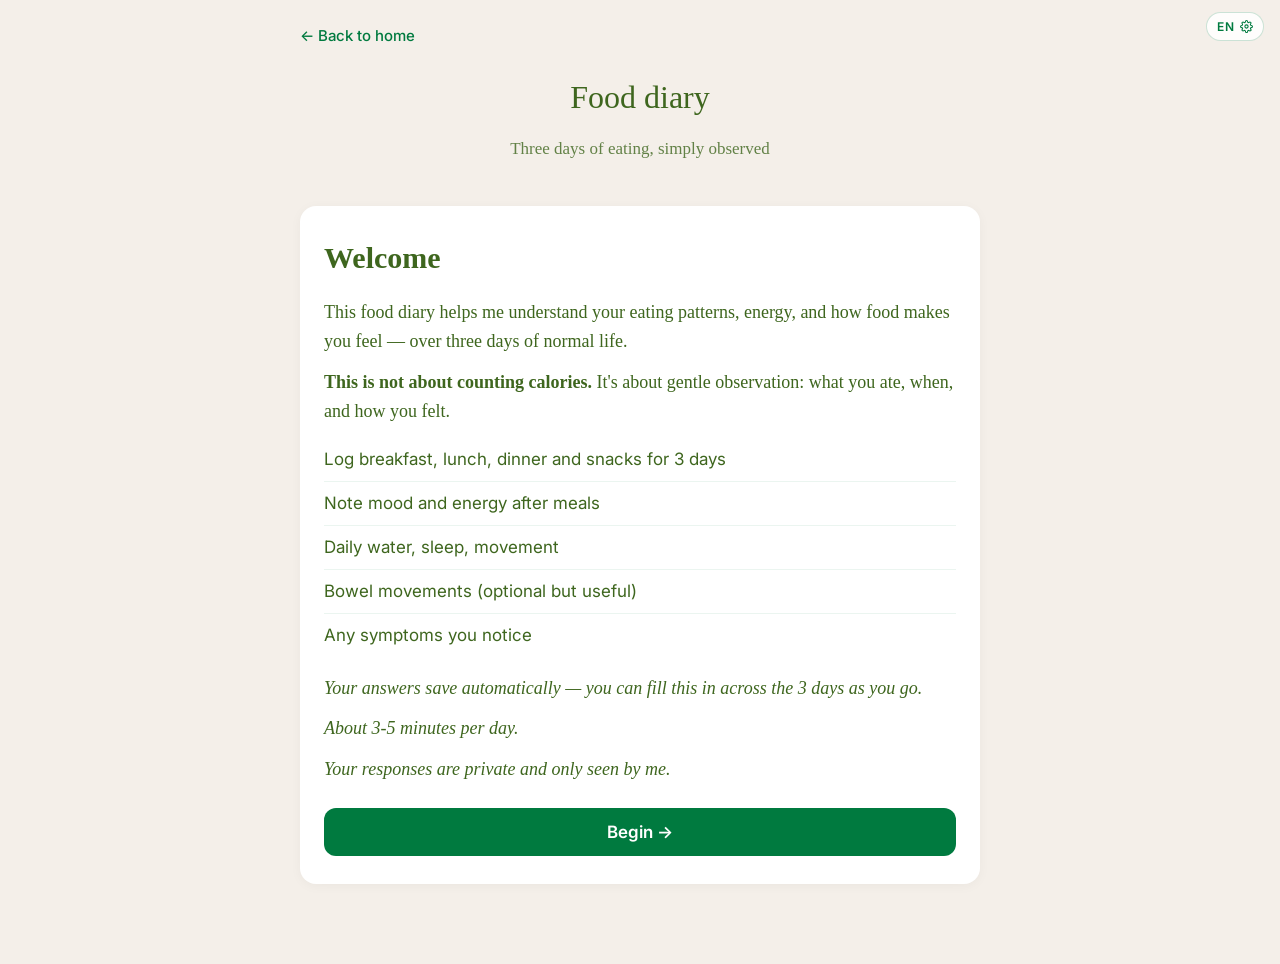
==== commit ee9d9d8e: "Update diary.html Replace placeholder with food diary v1" ====
--- a/diary.html
+++ b/diary.html
@@ -11,7 +11,6 @@
   <meta name="apple-mobile-web-app-capable" content="yes">
   <meta name="apple-mobile-web-app-title" content="Nutritive Harmony">
 
-  <!-- Favicons -->
   <link rel="icon" type="image/x-icon" href="favicons/favicon.ico">
   <link rel="icon" type="image/png" sizes="16x16" href="favicons/favicon-16x16.png">
   <link rel="icon" type="image/png" sizes="32x32" href="favicons/favicon-32x32.png">
@@ -28,9 +27,8 @@
 </head>
 <body>
 
-  <main class="page-container">
+  <main class="page-container intake-page">
     
-    <!-- LANGUAGE SWITCHER -->
     <div class="lang-switcher" id="langSwitcher">
       <button class="lang-switcher-btn" id="langSwitcherBtn" aria-label="Change language">
         <span id="langLabel">EN</span>
@@ -46,25 +44,94 @@
       </div>
     </div>
 
-    <a href="index.html" class="back-link" data-i18n="diary.back">← Back to home</a>
+    <a href="index.html" class="back-link">← Back to home</a>
 
     <header class="page-header">
-      <h1 class="page-title" data-i18n="diary.title">Food Diary</h1>
-      <p class="page-subtitle" data-i18n="diary.subtitle">Track your meals, energy, and how you feel</p>
+      <h1 class="page-title">Food diary</h1>
+      <p class="page-subtitle">Three days of eating, simply observed</p>
     </header>
 
-    <section class="page-content">
-      <p class="placeholder-text" data-i18n="diary.placeholder1">
-        Soon you'll be able to request your personal food diary link here.
-      </p>
-      <p class="placeholder-text" data-i18n="diary.placeholder2">
-        I'll send you a link to your own private diary where you can log your meals, mood, and energy throughout the day.
-      </p>
+    <section id="welcomeScreen" class="intake-screen">
+      <div class="welcome-card">
+        <h2>Welcome</h2>
+        <p>This food diary helps me understand your eating patterns, energy, and how food makes you feel — over three days of normal life.</p>
+        <p><strong>This is not about counting calories.</strong> It's about gentle observation: what you ate, when, and how you felt.</p>
+
+        <ul>
+          <li>Log breakfast, lunch, dinner and snacks for 3 days</li>
+          <li>Note mood and energy after meals</li>
+          <li>Daily water, sleep, movement</li>
+          <li>Bowel movements (optional but useful)</li>
+          <li>Any symptoms you notice</li>
+        </ul>
+
+        <p><em>Your answers save automatically — you can fill this in across the 3 days as you go.</em></p>
+        <p><em>About 3-5 minutes per day.</em></p>
+        <p><em>Your responses are private and only seen by me.</em></p>
+
+        <button class="intake-btn intake-btn-primary" id="startBtn">Begin →</button>
+        <button class="intake-btn intake-btn-link" id="resumeBtn" style="display:none;">Resume my saved progress</button>
+      </div>
+    </section>
+
+    <section id="formScreen" class="intake-screen" style="display:none;">
+      
+      <div class="progress-wrap">
+        <div class="progress-info">
+          <span id="progressLabel">Step 1 of 10</span>
+          <span id="progressPercent">10%</span>
+        </div>
+        <div class="progress-bar">
+          <div class="progress-fill" id="progressFill"></div>
+        </div>
+      </div>
+
+      <h2 id="pageTitle" class="intake-page-title"></h2>
+      <p id="pageDescription" class="intake-page-description"></p>
+
+      <div id="questionsContainer" class="questions-container"></div>
+
+      <div class="intake-nav">
+        <button class="intake-btn intake-btn-secondary" id="prevBtn">← Previous</button>
+        <button class="intake-btn intake-btn-primary" id="nextBtn">Continue →</button>
+      </div>
+
+      <p class="autosave-note">Auto-saved a moment ago</p>
+    </section>
+
+    <section id="submittingScreen" class="intake-screen" style="display:none;">
+      <div class="welcome-card center-content">
+        <div class="spinner"></div>
+        <h2>Sending your diary...</h2>
+        <p>Please don't close this page.</p>
+      </div>
+    </section>
+
+    <section id="successScreen" class="intake-screen" style="display:none;">
+      <div class="welcome-card center-content">
+        <div class="success-checkmark">✓</div>
+        <h2>Thank you</h2>
+        <p>Your food diary has been received. I'll review it carefully before our session.</p>
+        <p>If you've booked a session, I'll see you then. Otherwise, you can book one anytime.</p>
+        <a href="https://cal.eu/nutritiveharmony" target="_blank" class="intake-btn intake-btn-primary">Book a session</a>
+        <a href="index.html" class="intake-btn intake-btn-link">Back to home</a>
+      </div>
+    </section>
+
+    <section id="errorScreen" class="intake-screen" style="display:none;">
+      <div class="welcome-card center-content">
+        <div class="error-mark">!</div>
+        <h2>Something went wrong</h2>
+        <p>We couldn't send your diary just now. Your answers are still saved on this device.</p>
+        <p>Please try again, or contact me directly at <a href="mailto:katerina@nutritiveharmony.com">katerina@nutritiveharmony.com</a></p>
+        <button class="intake-btn intake-btn-primary" id="retryBtn">Try again</button>
+      </div>
     </section>
 
   </main>
 
   <script src="translations.js"></script>
+  <script src="food-diary.js"></script>
 
 </body>
 </html>
--- a/styles.css
+++ b/styles.css
@@ -72,11 +72,11 @@
 }
  
 /* ============================================
-   SECTION LABELS (the small italic labels)
+   SECTION LABELS
    ============================================ */
 .section-label {
   font-family: 'Inter', sans-serif;
-  font-size: 11px;
+  font-size: 13px;
   letter-spacing: 3px;
   color: #007A3F;
   text-align: center;
@@ -86,7 +86,6 @@
  
 /* ============================================
    TOOLS SECTION (Book / Diary / Intake)
-   This is the scrollable middle area.
    ============================================ */
 .tools-section {
   padding: 32px 28px;
@@ -110,14 +109,30 @@
   gap: 16px;
   text-decoration: none;
   border: 1px solid rgba(0, 122, 63, 0.2);
-  transition: transform 0.15s ease, box-shadow 0.15s ease;
-  color: #3E661E;
-}
- 
-.tool-card:hover,
-.tool-card:active {
+  transition: transform 0.15s ease, box-shadow 0.15s ease, background 0.15s ease, border-color 0.15s ease, color 0.15s ease;
+  color: #3E661E;
+}
+ 
+.tool-card:hover {
   transform: translateY(-2px);
   box-shadow: 0 4px 12px rgba(0, 122, 63, 0.08);
+}
+
+/* Tap feedback for white tool cards — green flash on press */
+.tool-card:not(.tool-card-primary):active {
+  background: #007A3F;
+  border-color: #007A3F;
+  color: #F4EFE9;
+  transform: scale(0.98);
+}
+
+.tool-card:not(.tool-card-primary):active .tool-icon-wrap {
+  background: rgba(244, 239, 233, 0.15);
+}
+
+.tool-card:not(.tool-card-primary):active .tool-icon,
+.tool-card:not(.tool-card-primary):active .tool-arrow {
+  color: #F4EFE9;
 }
  
 .tool-card-primary {
@@ -135,6 +150,7 @@
   align-items: center;
   justify-content: center;
   flex-shrink: 0;
+  transition: background 0.15s ease;
 }
  
 .tool-card-primary .tool-icon-wrap {
@@ -145,6 +161,7 @@
   width: 22px;
   height: 22px;
   color: #007A3F;
+  transition: color 0.15s ease;
 }
  
 .tool-card-primary .tool-icon {
@@ -160,15 +177,15 @@
  
 .tool-title {
   font-family: 'Inter', sans-serif;
-  font-size: 15px;
+  font-size: 19px;
   font-weight: 600;
   letter-spacing: 0.3px;
 }
  
 .tool-subtitle {
-  font-family: 'Cormorant Garamond', Georgia, serif;
-  font-size: 13px;
-  font-style: italic;
+  font-family: 'Lora', Georgia, serif;
+  font-size: 16px;
+  font-style: normal;
   opacity: 0.8;
 }
  
@@ -181,6 +198,7 @@
   height: 18px;
   color: #007A3F;
   flex-shrink: 0;
+  transition: color 0.15s ease;
 }
  
 .tool-card-primary .tool-arrow {
@@ -197,62 +215,46 @@
   margin-top: auto;
   background: #ffffff;
 }
-/* ============================================
-   SOCIAL SECTION (IG + Facebook) — sticky to bottom
+
+/* ============================================
+   SOCIAL SECTION (IG + Facebook) — pill icons
    ============================================ */
 .social-section {
   background: #ffffff;
   padding: 16px 24px;
 }
  
-.social-grid {
-  display: grid;
-  grid-template-columns: 1fr 1fr;
-  gap: 10px;
-  max-width: 420px;
+.social-pills {
+  display: flex;
+  justify-content: center;
+  gap: 14px;
   margin: 0 auto;
 }
- 
-.social-card {
+
+.social-pill {
+  width: 44px;
+  height: 44px;
   background: #F4EFE9;
-  padding: 10px 10px;
-  border-radius: 8px;
-  text-align: center;
+  border: 1px solid rgba(0, 122, 63, 0.18);
+  border-radius: 50%;
+  display: flex;
+  align-items: center;
+  justify-content: center;
   text-decoration: none;
-  border: 1px solid rgba(0, 122, 63, 0.18);
-  display: flex;
-  flex-direction: column;
-  align-items: center;
-  gap: 4px;
-  transition: transform 0.15s ease, border-color 0.15s ease;
-}
- 
-.social-card:hover,
-.social-card:active {
+  transition: transform 0.15s ease, border-color 0.15s ease, background 0.15s ease;
+}
+
+.social-pill:hover,
+.social-pill:active {
   transform: translateY(-2px);
   border-color: rgba(0, 122, 63, 0.4);
-}
- 
+  background: rgba(0, 122, 63, 0.06);
+}
+
 .social-icon {
-  width: 18px;
-  height: 18px;
-  color: #007A3F;
-  margin-bottom: 2px;
-}
- 
-.social-label {
-  font-family: 'Inter', sans-serif;
-  font-size: 11px;
-  color: #007A3F;
-  letter-spacing: 1.5px;
-  font-weight: 700;
-}
- 
-.social-handle {
-  font-family: 'Cormorant Garamond', Georgia, serif;
-  font-size: 12px;
-  color: #3E661E;
-  opacity: 0.85;
+  width: 20px;
+  height: 20px;
+  color: #007A3F;
 }
  
 /* ============================================
@@ -267,8 +269,8 @@
 }
  
 .footer-email {
-  font-family: 'Cormorant Garamond', Georgia, serif;
-  font-size: 14px;
+  font-family: 'Lora', Georgia, serif;
+  font-size: 16px;
   color: #3E661E;
   opacity: 0.85;
   text-decoration: none;
@@ -282,15 +284,15 @@
 }
  
 .footer-copyright {
-  font-family: 'Cormorant Garamond', Georgia, serif;
-  font-size: 12px;
+  font-family: 'Lora', Georgia, serif;
+  font-size: 14px;
   color: #3E661E;
   opacity: 0.55;
   margin-top: 2px;
 }
  
 /* ============================================
-   SHARED STYLES FOR SUB-PAGES (diary.html, intake.html)
+   SHARED STYLES FOR SUB-PAGES
    ============================================ */
 .page-container {
   max-width: 540px;
@@ -303,7 +305,7 @@
  
 .back-link {
   font-family: 'Inter', sans-serif;
-  font-size: 13px;
+  font-size: 15px;
   color: #007A3F;
   text-decoration: none;
   display: inline-flex;
@@ -323,19 +325,19 @@
 }
  
 .page-title {
-  font-family: 'Cormorant Garamond', Georgia, serif;
-  font-size: 28px;
+  font-family: 'Lora', Georgia, serif;
+  font-size: 32px;
   color: #3E661E;
   margin-bottom: 12px;
   font-weight: 500;
 }
  
 .page-subtitle {
-  font-family: 'Cormorant Garamond', Georgia, serif;
-  font-size: 15px;
+  font-family: 'Lora', Georgia, serif;
+  font-size: 17px;
   color: #3E661E;
   opacity: 0.8;
-  font-style: italic;
+  font-style: normal;
   line-height: 1.6;
   max-width: 420px;
   margin: 0 auto;
@@ -350,8 +352,8 @@
 }
  
 .info-card-text {
-  font-family: 'Cormorant Garamond', Georgia, serif;
-  font-size: 15px;
+  font-family: 'Lora', Georgia, serif;
+  font-size: 17px;
   color: #3E661E;
   line-height: 1.7;
 }
@@ -377,7 +379,7 @@
   padding: 18px 22px;
   border-radius: 0 8px 8px 0;
   font-family: 'Inter', sans-serif;
-  font-size: 13px;
+  font-size: 15px;
   color: #3E661E;
   line-height: 1.6;
   margin-top: 24px;
@@ -424,13 +426,14 @@
 }
  
 /* ============================================
-   PWA — Standalone (installed) view tweaks
+   PWA — Standalone view
    ============================================ */
 @media (display-mode: standalone) {
   .app-container {
     padding-top: env(safe-area-inset-top);
   }
 }
+
 .inline-icon {
   display: inline-block;
   width: 16px;
@@ -439,6 +442,7 @@
   color: #007A3F;
   margin: 0 2px;
 }
+
 /* ============================================
    INSTALL AS APP HINT
    ============================================ */
@@ -454,7 +458,7 @@
 
 .install-hint-title {
   font-family: 'Inter', sans-serif;
-  font-size: 13px;
+  font-size: 15px;
   font-weight: 600;
   color: #007A3F;
   margin-bottom: 6px;
@@ -462,8 +466,8 @@
 }
 
 .install-hint-text {
-  font-family: 'Cormorant Garamond', Georgia, serif;
-  font-size: 14px;
+  font-family: 'Lora', Georgia, serif;
+  font-size: 16px;
   color: #3E661E;
   line-height: 1.5;
   opacity: 0.9;
@@ -473,6 +477,7 @@
   font-weight: 600;
   color: #007A3F;
 }
+
 /* ============================================
    LANGUAGE SWITCHER
    ============================================ */
@@ -550,7 +555,7 @@
   border-radius: 6px;
   cursor: pointer;
   font-family: 'Inter', sans-serif;
-  font-size: 14px;
+  font-size: 15px;
   color: #3E661E;
   text-align: left;
   transition: background 0.15s ease;
@@ -570,10 +575,10 @@
   font-size: 16px;
   line-height: 1;
 }
+
 /* ============================================
    NUTRITIVE HARMONY — INTAKE FORM STYLES
    ============================================ */
-
 .intake-page {
   max-width: 720px;
   margin: 0 auto;
@@ -598,16 +603,16 @@
 }
 
 .welcome-card h2 {
-  font-family: 'Cormorant Garamond', Georgia, serif;
-  font-size: 28px;
+  font-family: 'Lora', Georgia, serif;
+  font-size: 30px;
   font-weight: 600;
   color: #3E661E;
   margin-bottom: 16px;
 }
 
 .welcome-card p {
-  font-family: 'Cormorant Garamond', Georgia, serif;
-  font-size: 17px;
+  font-family: 'Lora', Georgia, serif;
+  font-size: 18px;
   line-height: 1.6;
   color: #3E661E;
   margin-bottom: 12px;
@@ -621,7 +626,7 @@
 
 .welcome-card li {
   font-family: 'Inter', sans-serif;
-  font-size: 15px;
+  font-size: 17px;
   color: #3E661E;
   padding: 8px 0;
   border-bottom: 1px solid rgba(0, 122, 63, 0.08);
@@ -642,7 +647,7 @@
   gap: 8px;
   padding: 14px 24px;
   font-family: 'Inter', sans-serif;
-  font-size: 15px;
+  font-size: 17px;
   font-weight: 600;
   border-radius: 12px;
   border: none;
@@ -700,7 +705,7 @@
   align-items: center;
   margin-bottom: 8px;
   font-family: 'Inter', sans-serif;
-  font-size: 12px;
+  font-size: 13px;
   font-weight: 600;
   color: #007A3F;
   letter-spacing: 0.5px;
@@ -721,8 +726,8 @@
 }
 
 .intake-page-title {
-  font-family: 'Cormorant Garamond', Georgia, serif;
-  font-size: 28px;
+  font-family: 'Lora', Georgia, serif;
+  font-size: 30px;
   font-weight: 600;
   color: #3E661E;
   margin: 8px 0 8px;
@@ -730,7 +735,7 @@
 
 .intake-page-description {
   font-family: 'Inter', sans-serif;
-  font-size: 14px;
+  font-size: 16px;
   color: #3E661E;
   opacity: 0.8;
   margin-bottom: 24px;
@@ -753,7 +758,7 @@
 .question-label {
   display: block;
   font-family: 'Inter', sans-serif;
-  font-size: 14px;
+  font-size: 16px;
   font-weight: 500;
   color: #3E661E;
   margin-bottom: 12px;
@@ -764,7 +769,7 @@
   width: 100%;
   padding: 12px 14px;
   font-family: 'Inter', sans-serif;
-  font-size: 15px;
+  font-size: 17px;
   color: #3E661E;
   background: #F4EFE9;
   border: 1px solid rgba(0, 122, 63, 0.15);
@@ -826,7 +831,7 @@
 }
 
 .scale-number {
-  font-size: 18px;
+  font-size: 20px;
   font-weight: 700;
   color: #007A3F;
 }
@@ -836,7 +841,7 @@
 }
 
 .scale-label {
-  font-size: 10px;
+  font-size: 11px;
   text-align: center;
   color: #3E661E;
   line-height: 1.2;
@@ -856,7 +861,7 @@
 .yesno-option {
   padding: 14px;
   font-family: 'Inter', sans-serif;
-  font-size: 15px;
+  font-size: 17px;
   font-weight: 600;
   background: #F4EFE9;
   color: #3E661E;
@@ -892,7 +897,7 @@
 .autosave-note {
   text-align: center;
   font-family: 'Inter', sans-serif;
-  font-size: 11px;
+  font-size: 12px;
   color: #3E661E;
   opacity: 0.5;
   margin-top: 16px;
@@ -944,11 +949,11 @@
   }
   
   .welcome-card h2 {
-    font-size: 24px;
+    font-size: 26px;
   }
   
   .intake-page-title {
-    font-size: 24px;
+    font-size: 26px;
   }
   
   .scale-option {
@@ -957,10 +962,10 @@
   }
   
   .scale-number {
-    font-size: 16px;
+    font-size: 18px;
   }
   
   .scale-label {
-    font-size: 9px;
-  }
-}
+    font-size: 10px;
+  }
+}
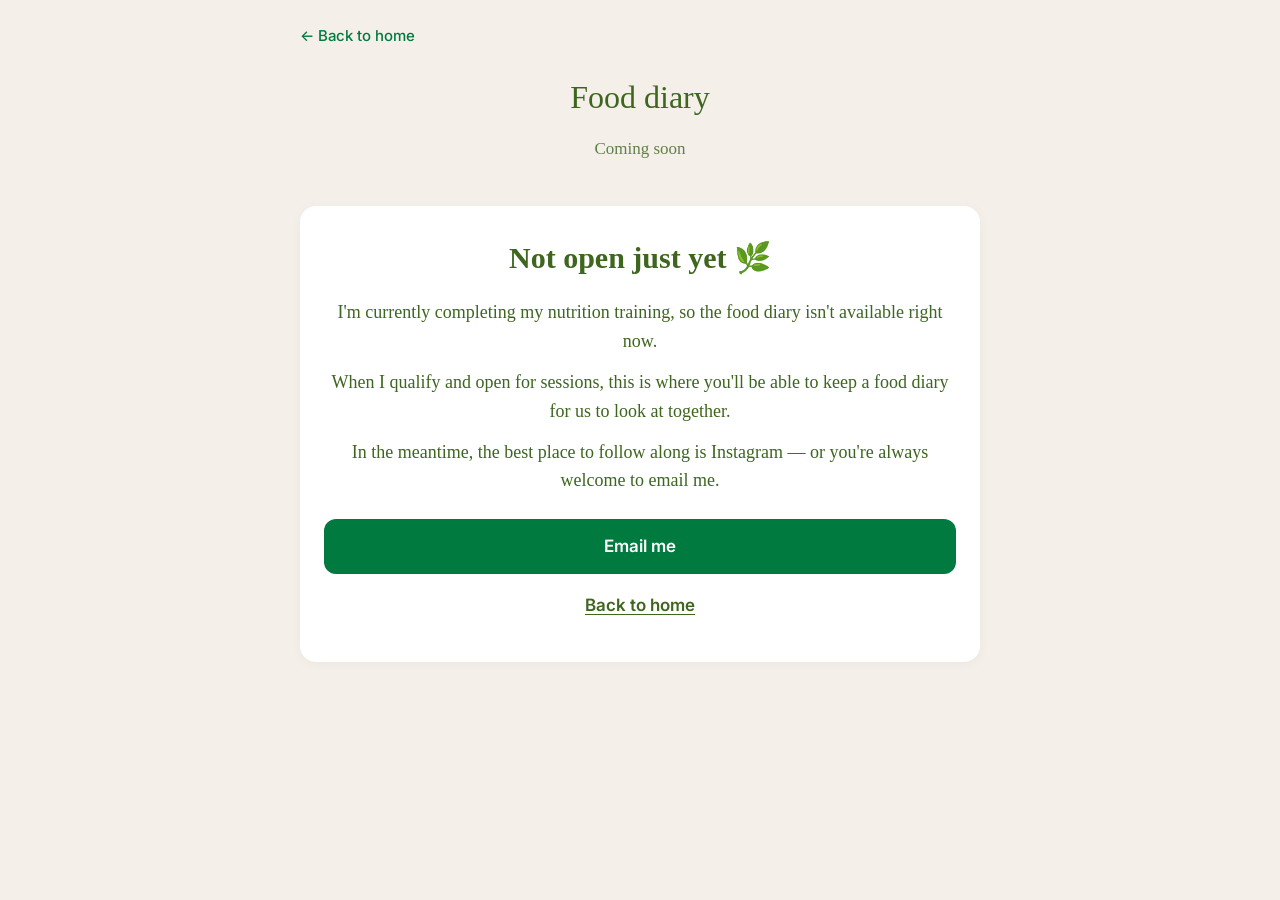
==== commit 526cac35: "Create diary.html" ====
--- a/diary.html
+++ b/diary.html
@@ -4,134 +4,30 @@
   <meta charset="UTF-8">
   <meta name="viewport" content="width=device-width, initial-scale=1.0, maximum-scale=5.0">
   <meta name="theme-color" content="#007A3F">
-  
   <title>Food diary — Nutritive Harmony</title>
-
-  <link rel="manifest" href="manifest.json">
-  <meta name="apple-mobile-web-app-capable" content="yes">
-  <meta name="apple-mobile-web-app-title" content="Nutritive Harmony">
-
   <link rel="icon" type="image/x-icon" href="favicons/favicon.ico">
-  <link rel="icon" type="image/png" sizes="16x16" href="favicons/favicon-16x16.png">
-  <link rel="icon" type="image/png" sizes="32x32" href="favicons/favicon-32x32.png">
-  <link rel="icon" type="image/png" sizes="48x48" href="favicons/favicon-48x48.png">
-  <link rel="icon" type="image/png" sizes="192x192" href="favicons/favicon-192x192.png">
-  <link rel="icon" type="image/png" sizes="512x512" href="favicons/favicon-512x512.png">
-  <link rel="apple-touch-icon" sizes="180x180" href="favicons/apple-touch-icon.png">
-
   <link rel="preconnect" href="https://fonts.googleapis.com">
   <link rel="preconnect" href="https://fonts.gstatic.com" crossorigin>
   <link href="https://fonts.googleapis.com/css2?family=Archivo+Black&family=Lora:ital,wght@0,400;0,500;0,600;1,400&family=Inter:wght@400;500;600;700&display=swap" rel="stylesheet">
-  
   <link rel="stylesheet" href="styles.css">
 </head>
 <body>
-
   <main class="page-container intake-page">
-    
-    <div class="lang-switcher" id="langSwitcher">
-      <button class="lang-switcher-btn" id="langSwitcherBtn" aria-label="Change language">
-        <span id="langLabel">EN</span>
-        <svg class="lang-cog" viewBox="0 0 24 24" fill="none" stroke="currentColor" stroke-width="2" stroke-linecap="round" stroke-linejoin="round">
-          <circle cx="12" cy="12" r="3"/>
-          <path d="M19.4 15a1.65 1.65 0 0 0 .33 1.82l.06.06a2 2 0 0 1 0 2.83 2 2 0 0 1-2.83 0l-.06-.06a1.65 1.65 0 0 0-1.82-.33 1.65 1.65 0 0 0-1 1.51V21a2 2 0 0 1-2 2 2 2 0 0 1-2-2v-.09A1.65 1.65 0 0 0 9 19.4a1.65 1.65 0 0 0-1.82.33l-.06.06a2 2 0 0 1-2.83 0 2 2 0 0 1 0-2.83l.06-.06a1.65 1.65 0 0 0 .33-1.82 1.65 1.65 0 0 0-1.51-1H3a2 2 0 0 1-2-2 2 2 0 0 1 2-2h.09A1.65 1.65 0 0 0 4.6 9a1.65 1.65 0 0 0-.33-1.82l-.06-.06a2 2 0 0 1 0-2.83 2 2 0 0 1 2.83 0l.06.06a1.65 1.65 0 0 0 1.82.33H9a1.65 1.65 0 0 0 1-1.51V3a2 2 0 0 1 2-2 2 2 0 0 1 2 2v.09a1.65 1.65 0 0 0 1 1.51 1.65 1.65 0 0 0 1.82-.33l.06-.06a2 2 0 0 1 2.83 0 2 2 0 0 1 0 2.83l-.06.06a1.65 1.65 0 0 0-.33 1.82V9a1.65 1.65 0 0 0 1.51 1H21a2 2 0 0 1 2 2 2 2 0 0 1-2 2h-.09a1.65 1.65 0 0 0-1.51 1z"/>
-        </svg>
-      </button>
-      <div class="lang-dropdown" id="langDropdown">
-        <button class="lang-option" data-lang="en"><span class="flag">🇬🇧</span> <span data-i18n="lang.english">English</span></button>
-        <button class="lang-option" data-lang="it"><span class="flag">🇮🇹</span> <span data-i18n="lang.italian">Italiano</span></button>
-        <button class="lang-option" data-lang="ru"><span class="flag">🇷🇺</span> <span data-i18n="lang.russian">Русский</span></button>
-      </div>
-    </div>
-
     <a href="index.html" class="back-link">← Back to home</a>
-
     <header class="page-header">
       <h1 class="page-title">Food diary</h1>
-      <p class="page-subtitle">Three days of eating, simply observed</p>
+      <p class="page-subtitle">Coming soon</p>
     </header>
-
-    <section id="welcomeScreen" class="intake-screen">
-      <div class="welcome-card">
-        <h2>Welcome</h2>
-        <p>This food diary helps me understand your eating patterns, energy, and how food makes you feel — over three days of normal life.</p>
-        <p><strong>This is not about counting calories.</strong> It's about gentle observation: what you ate, when, and how you felt.</p>
-
-        <ul>
-          <li>Log breakfast, lunch, dinner and snacks for 3 days</li>
-          <li>Note mood and energy after meals</li>
-          <li>Daily water, sleep, movement</li>
-          <li>Bowel movements (optional but useful)</li>
-          <li>Any symptoms you notice</li>
-        </ul>
-
-        <p><em>Your answers save automatically — you can fill this in across the 3 days as you go.</em></p>
-        <p><em>About 3-5 minutes per day.</em></p>
-        <p><em>Your responses are private and only seen by me.</em></p>
-
-        <button class="intake-btn intake-btn-primary" id="startBtn">Begin →</button>
-        <button class="intake-btn intake-btn-link" id="resumeBtn" style="display:none;">Resume my saved progress</button>
-      </div>
-    </section>
-
-    <section id="formScreen" class="intake-screen" style="display:none;">
-      
-      <div class="progress-wrap">
-        <div class="progress-info">
-          <span id="progressLabel">Step 1 of 10</span>
-          <span id="progressPercent">10%</span>
-        </div>
-        <div class="progress-bar">
-          <div class="progress-fill" id="progressFill"></div>
-        </div>
-      </div>
-
-      <h2 id="pageTitle" class="intake-page-title"></h2>
-      <p id="pageDescription" class="intake-page-description"></p>
-
-      <div id="questionsContainer" class="questions-container"></div>
-
-      <div class="intake-nav">
-        <button class="intake-btn intake-btn-secondary" id="prevBtn">← Previous</button>
-        <button class="intake-btn intake-btn-primary" id="nextBtn">Continue →</button>
-      </div>
-
-      <p class="autosave-note">Auto-saved a moment ago</p>
-    </section>
-
-    <section id="submittingScreen" class="intake-screen" style="display:none;">
+    <section class="intake-screen">
       <div class="welcome-card center-content">
-        <div class="spinner"></div>
-        <h2>Sending your diary...</h2>
-        <p>Please don't close this page.</p>
-      </div>
-    </section>
-
-    <section id="successScreen" class="intake-screen" style="display:none;">
-      <div class="welcome-card center-content">
-        <div class="success-checkmark">✓</div>
-        <h2>Thank you</h2>
-        <p>Your food diary has been received. I'll review it carefully before our session.</p>
-        <p>If you've booked a session, I'll see you then. Otherwise, you can book one anytime.</p>
-        <a href="https://cal.eu/nutritiveharmony" target="_blank" class="intake-btn intake-btn-primary">Book a session</a>
+        <h2>Not open just yet 🌿</h2>
+        <p>I'm currently completing my nutrition training, so the food diary isn't available right now.</p>
+        <p>When I qualify and open for sessions, this is where you'll be able to keep a food diary for us to look at together.</p>
+        <p>In the meantime, the best place to follow along is Instagram — or you're always welcome to email me.</p>
+        <a href="mailto:katerina@nutritiveharmony.com" class="intake-btn intake-btn-primary">Email me</a>
         <a href="index.html" class="intake-btn intake-btn-link">Back to home</a>
       </div>
     </section>
-
-    <section id="errorScreen" class="intake-screen" style="display:none;">
-      <div class="welcome-card center-content">
-        <div class="error-mark">!</div>
-        <h2>Something went wrong</h2>
-        <p>We couldn't send your diary just now. Your answers are still saved on this device.</p>
-        <p>Please try again, or contact me directly at <a href="mailto:katerina@nutritiveharmony.com">katerina@nutritiveharmony.com</a></p>
-        <button class="intake-btn intake-btn-primary" id="retryBtn">Try again</button>
-      </div>
-    </section>
-
   </main>
-
-  <script src="translations.js"></script>
-  <script src="food-diary.js"></script>
-
 </body>
 </html>
--- a/styles.css
+++ b/styles.css
@@ -969,3 +969,32 @@
     font-size: 10px;
   }
 }
+/* ============================================
+   FOOD DIARY — 5-button scale
+   ============================================ */
+
+.scale-group-5 {
+  display: grid;
+  grid-template-columns: repeat(5, 1fr);
+  gap: 6px;
+}
+
+.scale-group-5 .scale-option {
+  min-height: 50px;
+  padding: 12px 4px;
+}
+
+.scale-group-5 .scale-number {
+  font-size: 18px;
+}
+
+@media (max-width: 480px) {
+  .scale-group-5 .scale-option {
+    padding: 10px 2px;
+    min-height: 46px;
+  }
+  
+  .scale-group-5 .scale-number {
+    font-size: 16px;
+  }
+}
